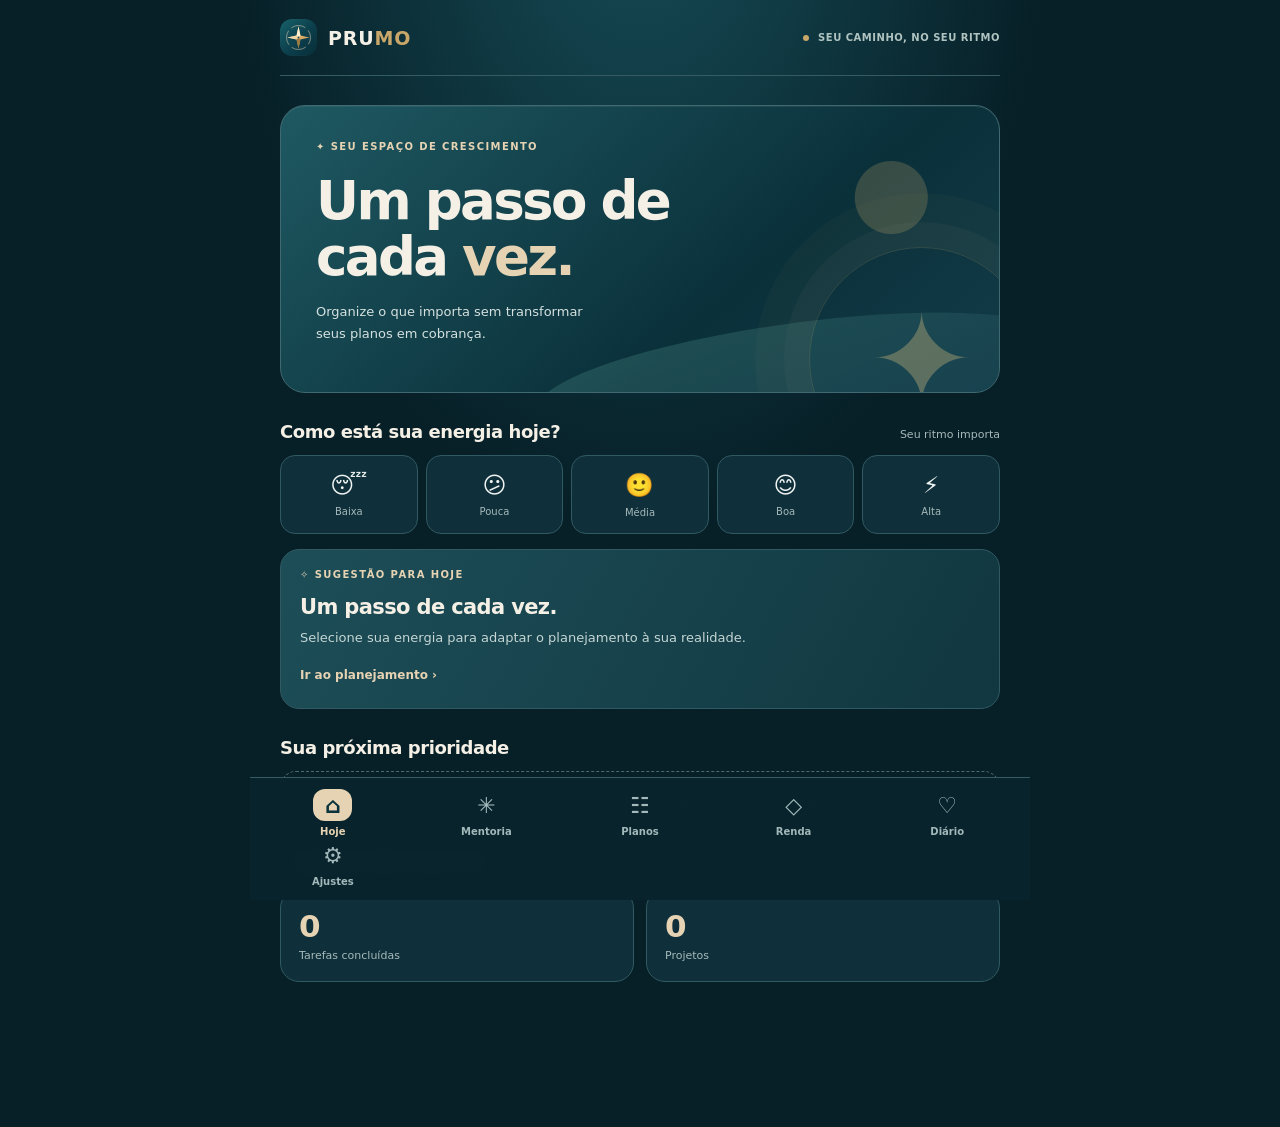
==== index.html @ 1eb5a862 "Cria área Renda Extra com metas, oportunidades e modelos de abordagem no PRUMO" ====
<!doctype html>
<html lang="pt-BR">
<head>
<meta charset="utf-8"><meta name="viewport" content="width=device-width,initial-scale=1,viewport-fit=cover">
<meta name="theme-color" content="#071F27">
<meta name="description" content="PRUMO — mentoria e planejamento pessoal e profissional.">
<link rel="manifest" href="./manifest.webmanifest?v=20261110j"><link rel="icon" href="./icon.svg?v=20261110j" type="image/svg+xml">
<title>PRUMO · Encontre seu caminho, no seu ritmo</title>
<link rel="stylesheet" href="./styles.css?v=20261110j">
</head>
<body>
<div class="app">
<header class="top"><div class="logo"><span class="brandmark"><img src="./icon.svg?v=20261110j" alt=""></span><span>PRU<b>MO</b></span></div><span class="status"><i></i> SEU CAMINHO, NO SEU RITMO</span></header>
<main>
<section id="page-hoje" class="page">
  <div class="hero"><div class="eyebrow">✦ SEU ESPAÇO DE CRESCIMENTO</div><h1>Um passo de cada <em>vez.</em></h1><p>Organize o que importa sem transformar seus planos em cobrança.</p><span class="hero-orbit">✦</span></div>
  <div class="sectitle"><h2>Como está sua energia hoje?</h2><small>Seu ritmo importa</small></div>
  <div class="energy" id="energy-buttons"><button data-energy="1">😴<small>Baixa</small></button><button data-energy="2">😕<small>Pouca</small></button><button data-energy="3">🙂<small>Média</small></button><button data-energy="4">😊<small>Boa</small></button><button data-energy="5">⚡<small>Alta</small></button></div>
  <article class="card suggestion"><div class="eyebrow">✧ SUGESTÃO PARA HOJE</div><h3 id="daily-title">Um objetivo possível.</h3><p id="daily-text">Escolha sua energia para receber uma sugestão compatível com seu dia.</p><button class="textlink" data-go="planos">Ir ao planejamento ›</button></article>
  <div class="sectitle"><h2>Sua próxima prioridade</h2></div><div id="today-priority" class="empty">Nenhuma tarefa pendente. Que tal definir um passo simples?</div>
  <div class="formrow"><button type="button" class="textlink" data-go="renda">◇ Organizar minha renda extra ›</button></div>
  <div class="stats"><div class="card"><strong id="done-count">0</strong><small>Tarefas concluídas</small></div><div class="card"><strong id="project-count">0</strong><small>Projetos</small></div></div>
</section>
<section id="page-mentoria" class="page" hidden>
  <div class="pagehead"><div class="eyebrow">✦ SEU ESPAÇO DE REFLEXÃO</div><h1>Mentoria</h1><p>Converse sobre carreira, escolhas, rotina e projetos.</p></div>
  <div class="notice" id="ai-mode">● Modo guiado ativo — respostas locais, ainda sem IA generativa.</div>
  <div class="quick"><button data-prompt="Estou sobrecarregada. Como reorganizar meu dia?">♡ Estou sobrecarregada</button><button data-prompt="Quero avançar na minha carreira. Por onde começo?">↗ Minha carreira</button><button data-prompt="Tenho muitos projetos e preciso escolher uma prioridade.">✳ Meus projetos</button><button data-prompt="Sinto que estou atrasada na vida.">☀ Autocobrança</button></div>
  <div class="chat" id="chat-list" aria-live="polite"></div>
  <form id="chat-form" class="composer"><textarea id="chat-input" rows="2" maxlength="4000" placeholder="O que você gostaria de conversar?" required></textarea><button type="submit" aria-label="Enviar">➤</button></form>
  <p class="hint">O PRUMO é uma ferramenta de apoio, não substitui acompanhamento de saúde mental nem decide por você.</p>
</section>
<section id="page-planos" class="page" hidden>
  <div class="pagehead"><div class="eyebrow">✦ TRANSFORME PLANOS EM AÇÃO</div><h1>Planejamento</h1><p>Menos dispersão, mais passos sustentáveis.</p></div>
  <div class="sectitle"><h2>Suas tarefas</h2></div>
  <form id="task-form" class="card formcard"><label for="task-name">Nova tarefa</label><input id="task-name" maxlength="140" placeholder="Ex.: revisar a proposta da consultoria" required><div class="formrow"><select id="task-category"><option>Pessoal</option><option>Profissional</option><option>Estudos</option><option>Projetos</option></select><button type="submit" class="primary">Adicionar</button></div></form>
  <div id="task-list" class="stack"></div>
  <div class="sectitle"><h2>Seus projetos</h2></div>
  <form id="project-form" class="card formcard"><label for="project-name">Novo projeto ou objetivo</label><input id="project-name" maxlength="140" placeholder="Ex.: consultoria de atendimento" required><div class="formrow"><input id="project-next" maxlength="180" placeholder="Próximo passo (opcional)"><button type="submit" class="primary">Criar</button></div></form>
  <div id="project-list" class="stack"></div>
</section>

<section id="page-renda" class="page" hidden>
  <div class="pagehead"><div class="eyebrow">✦ CONSTRUA SUA RENDA EXTRA NO SEU RITMO</div><h1>Renda extra</h1><p>Organize oportunidades, clientes, propostas e pagamentos sem depender de IA paga. Um contato de cada vez.</p></div>
  <div class="income-summary" aria-label="Resumo da renda extra">
    <div class="card income-stat"><small>Recebido</small><strong id="income-received">R$ 0</strong></div>
    <div class="card income-stat"><small>A receber</small><strong id="income-pending">R$ 0</strong></div>
    <div class="card income-stat"><small>Em negociação</small><strong id="income-potential">R$ 0</strong></div>
  </div>
  <form id="income-settings-form" class="card formcard">
    <h2>Sua meta e seu tempo</h2>
    <p class="muted">Os valores são somas dos registros que você incluir, não previsões garantidas.</p>
    <div class="income-two-col">
      <div><label for="income-goal">Meta de recebimentos (R$)</label><input id="income-goal" type="number" min="0" max="1000000" step="0.01" inputmode="decimal" value="1000"></div>
      <div><label for="income-hours">Horas disponíveis por semana</label><input id="income-hours" type="number" min="0.5" max="40" step="0.5" inputmode="decimal" value="2"></div>
    </div>
    <div class="income-progress" role="progressbar" aria-label="Progresso da meta de recebimentos" aria-valuemin="0" aria-valuemax="100" aria-valuenow="0" id="income-progress"><span id="income-progress-fill"></span></div>
    <p class="income-subtle" id="income-progress-label">R$ 0 recebidos da meta de R$ 1.000.</p>
    <div class="formrow"><small id="income-time-info">Até 2 horas por semana.</small><button type="submit" class="primary">Salvar meta</button></div>
  </form>
  <article class="card suggestion income-weekly">
    <div class="eyebrow">✧ PRÓXIMO PASSO POSSÍVEL</div>
    <h3 id="income-action-title">Comece com uma oportunidade.</h3>
    <p id="income-action-text">Cadastre um contato de consultoria, escrita ou viagens esportivas e defina uma ação pequena.</p>
  </article>
  <div class="sectitle"><h2>Suas oportunidades</h2></div>
  <form id="income-form" class="card formcard">
    <h2 id="income-form-title">Nova oportunidade</h2>
    <div class="income-two-col">
      <div><label for="income-service">Tipo de serviço</label><select id="income-service"><option>Consultoria em atendimento</option><option>Escrita freelancer</option><option>Viagens esportivas</option><option>Outro serviço</option></select></div>
      <div><label for="income-client">Cliente ou contato</label><input id="income-client" maxlength="100" placeholder="Ex.: Loja da região" required></div>
    </div>
    <label for="income-title">O que você vai oferecer?</label><input id="income-title" maxlength="150" placeholder="Ex.: Diagnóstico de atendimento de 1 hora" required>
    <div class="income-two-col">
      <div><label for="income-value">Valor proposto (R$)</label><input id="income-value" type="number" min="0" max="1000000" step="0.01" inputmode="decimal" placeholder="200,00" required></div>
      <div><label for="income-stage">Etapa</label><select id="income-stage"><option value="Contato">Primeiro contato</option><option value="Proposta">Proposta enviada</option><option value="Fechado">Serviço fechado</option><option value="Entregue">Serviço entregue</option><option value="Recebido">Pagamento recebido</option><option value="Perdido">Não avançou</option></select></div>
    </div>
    <label for="income-next">Próximo passo prático</label><input id="income-next" maxlength="180" placeholder="Ex.: mandar apresentação por WhatsApp">
    <div class="income-two-col">
      <div><label for="income-date">Data da próxima ação (opcional)</label><input id="income-date" type="date"></div>
      <div><label for="income-minutes">Tempo estimado da ação (min)</label><input id="income-minutes" type="number" min="5" max="1200" step="5" inputmode="numeric" value="25"></div>
    </div>
    <div class="formrow wrap"><button type="submit" class="primary" id="income-save">Salvar oportunidade</button><button type="button" class="secondary" id="income-cancel" hidden>Cancelar edição</button></div>
  </form>
  <div class="formrow income-filter-row"><label for="income-filter">Filtrar oportunidades</label><select id="income-filter"><option value="Todas">Todas</option><option value="Contato">Primeiro contato</option><option value="Proposta">Propostas enviadas</option><option value="Fechado">Fechadas</option><option value="Entregue">Entregues</option><option value="Recebido">Recebidas</option><option value="Perdido">Não avançaram</option></select></div>
  <div id="income-list" class="stack" aria-live="polite"></div>
  <div class="sectitle"><h2>Mensagem pronta para abordar clientes</h2></div>
  <div class="card formcard">
    <label for="income-template">Modelo de apresentação — adapte ao seu serviço</label>
    <select id="income-template"><option value="consultoria">Consultoria em atendimento</option><option value="escrita">Escrita freelancer</option><option value="viagem">Viagens esportivas</option></select>
    <textarea id="income-message" rows="7" readonly aria-label="Mensagem modelo para copiar"></textarea>
    <div class="formrow wrap"><small>Personalize a mensagem antes de enviar.</small><button id="income-copy" class="secondary" type="button">Copiar mensagem</button></div>
  </div>
  <p class="hint">Privacidade: oportunidades e valores ficam salvos neste navegador e nos seus backups, sem sincronização ou criptografia específica. Use apelidos ou iniciais dos clientes e não registre informações confidenciais.</p>
</section>
<section id="page-diario" class="page" hidden>
  <div class="pagehead"><div class="eyebrow">✦ RECONHEÇA SUA JORNADA</div><h1>Diário</h1><p>Registre sentimentos, percepções e pequenas conquistas.</p></div>
  <form id="journal-form" class="card formcard"><label for="journal-text">Como você está se sentindo?</label><textarea id="journal-text" rows="5" maxlength="6000" placeholder="Escreva sem se cobrar por uma resposta perfeita..." required></textarea><div class="formrow"><small>Seus registros ficam neste navegador.</small><button type="submit" class="primary">Salvar reflexão</button></div></form>
  <div class="sectitle"><h2>Suas reflexões</h2></div><div id="journal-list" class="stack"></div>
</section>
<section id="page-ajustes" class="page" hidden>
  <div class="pagehead"><div class="eyebrow">✦ VOCÊ NO CONTROLE</div><h1>Ajustes</h1><p>Privacidade, backup e conexão futura com IA generativa.</p></div>
  <div class="card formcard"><h2>Inteligência artificial</h2><p id="api-status" class="muted">Sem conexão com IA generativa.</p><p class="hint">A chave secreta da OpenAI nunca deve ser colocada neste site público. Use um servidor seguro.</p><div id="login-panel" hidden><label for="user-email">E-mail de acesso</label><input type="email" id="user-email" autocomplete="username" placeholder="seu@email.com"><div id="login-password-field"><label for="user-password">Senha</label><input type="password" id="user-password" autocomplete="current-password" placeholder="Sua senha"></div><div id="login-controls"><div class="formrow"><button id="login-btn" type="button" class="primary">Entrar</button><button id="logout-btn" type="button" class="secondary">Sair</button></div><div class="formrow"><button id="forgot-password-btn" type="button" class="secondary">Esqueci minha senha</button><button id="set-password-btn" type="button" class="secondary" hidden>Definir nova senha</button></div></div><div id="password-reset-panel" hidden><p class="muted">Link de recuperação confirmado. Crie uma senha nova para sua conta do PRUMO.</p><label for="new-password">Nova senha</label><input id="new-password" type="password" autocomplete="new-password" minlength="12" placeholder="Pelo menos 12 caracteres"><label for="confirm-password">Confirme a nova senha</label><input id="confirm-password" type="password" autocomplete="new-password" minlength="12" placeholder="Repita a nova senha"><div class="formrow wrap"><button id="change-password-btn" type="button" class="primary">Salvar nova senha</button><button id="cancel-password-btn" type="button" class="secondary">Cancelar</button></div></div><p id="login-message" class="hint" role="status"></p></div></div>
  <div class="card formcard"><h2>Dados e privacidade</h2><p class="muted">Tarefas, diário e histórico são guardados no armazenamento local deste navegador. Não estão sincronizados nem têm criptografia específica do aplicativo.</p><div class="formrow wrap"><button id="export-btn" type="button" class="secondary">Exportar backup</button><button id="import-btn" type="button" class="secondary">Importar backup</button><input id="import-file" type="file" accept="application/json,.json" hidden></div><div class="formrow wrap"><button id="clear-chat" type="button" class="secondary">Limpar conversa</button><button id="clear-data" type="button" class="danger">Apagar dados locais</button></div></div>
  <p class="hint">Versão web inicial · PRUMO. Use somente dados pessoais de teste até configurar uma solução segura de armazenamento.</p>
</section>
</main>
<nav class="bottom" aria-label="Navegação principal"><button data-tab="hoje" class="active"><span>⌂</span>Hoje</button><button data-tab="mentoria"><span>✳</span>Mentoria</button><button data-tab="planos"><span>☷</span>Planos</button><button data-tab="renda"><span>◇</span>Renda</button><button data-tab="diario"><span>♡</span>Diário</button><button data-tab="ajustes"><span>⚙</span>Ajustes</button></nav>
</div><div id="toast" role="status" aria-live="polite"></div>
<script src="./config.js?v=20261110j"></script><script src="./app.js?v=20261110j" defer></script>
</body></html>
---- styles.css ----
:root{font-family:Inter,system-ui,-apple-system,"Segoe UI",sans-serif;color:#F5F0E6;background:#071F27;font-synthesis:none;color-scheme:dark;--bg:#071F27;--surface:#0F303A;--card:#143C45;--line:#315962;--mint:#E6D3B3;--muted:#A6B9BA}*{box-sizing:border-box}body{margin:0;background:var(--bg);min-height:100vh}button,input,textarea,select{font:inherit}button{cursor:pointer}button:focus-visible,input:focus-visible,textarea:focus-visible,select:focus-visible{outline:2px solid var(--mint);outline-offset:3px}button:disabled{opacity:.55;cursor:default}h1,h2,h3,p{margin-top:0}.app{max-width:780px;margin:auto;padding:0 20px 120px}.top{min-height:76px;display:flex;align-items:center;justify-content:space-between;border-bottom:1px solid #31545D;gap:15px}.logo{display:flex;align-items:center;gap:11px;font-weight:850;font-size:19px;letter-spacing:.045em}.logo b{color:var(--mint)}.brandmark{display:grid;place-items:center;height:37px;width:37px;border-radius:13px;background:var(--mint);color:#102D35;font-size:27px}.status{font-size:10px;letter-spacing:.05em;color:#AFC3C0;font-weight:700}.status i{display:inline-block;width:6px;height:6px;margin-right:5px;border-radius:50%;background:var(--mint)}.page{padding-top:29px}.page[hidden]{display:none}.hero{position:relative;overflow:hidden;min-height:245px;padding:30px 23px 28px;background:linear-gradient(130deg,#154650,#0E333D 68%,#28616B);border:1px solid #406971;border-radius:25px}.hero h1{position:relative;z-index:1;font-size:clamp(37px,8vw,53px);letter-spacing:-.05em;line-height:1.06;max-width:430px;margin:21px 0 16px}.hero h1 em{font-style:normal;color:var(--mint)}.hero p{position:relative;z-index:1;max-width:285px;font-size:13px;line-height:1.65;color:#D5E1DF}.hero-orbit{position:absolute;right:-35px;bottom:-80px;height:225px;width:225px;border-radius:50%;display:grid;place-items:center;border:1px solid #C9A76A66;box-shadow:0 0 0 25px #E6D3B313,0 0 0 54px #C9A76A12;color:#E8C784A8;font-size:125px}.eyebrow{font-size:10px;letter-spacing:.14em;font-weight:800;color:var(--mint)}.sectitle{display:flex;align-items:baseline;justify-content:space-between;gap:12px;margin:28px 0 13px}.sectitle h2{font-size:18px;letter-spacing:-.025em;margin:0}.sectitle small{font-size:11px;color:var(--muted)}.energy{display:grid;grid-template-columns:repeat(5,1fr);gap:8px}.energy button{background:var(--surface);border:1px solid var(--line);border-radius:15px;color:#EFF3F1;font-size:23px;min-height:79px;display:flex;align-items:center;justify-content:center;flex-direction:column;gap:8px}.energy button small{font-size:10px;color:var(--muted)}.energy button.selected{background:#2A5960;border-color:var(--mint)}.energy button.selected small{color:white}.card{border:1px solid var(--line);border-radius:19px;background:var(--surface)}.suggestion{padding:19px 19px 20px;background:linear-gradient(120deg,#1D4E58,#113740);margin-top:15px}.suggestion h3{font-size:21px;letter-spacing:-.03em;margin:15px 0 8px}.suggestion p{font-size:13px;line-height:1.7;color:#C5D6D4}.textlink{background:none;border:0;color:var(--mint);font-weight:800;font-size:12px;padding:6px 0}.empty{border:1px dashed #4A6B74;color:#BFCFCD;border-radius:16px;padding:21px;text-align:center;font-size:13px;line-height:1.6}.stats{display:grid;grid-template-columns:1fr 1fr;gap:12px;margin:15px 0}.stats .card{padding:18px}.stats strong{display:block;color:var(--mint);font-size:31px}.stats small{font-size:11px;color:var(--muted)}.pagehead h1{font-size:clamp(31px,8vw,43px);letter-spacing:-.05em;margin:9px 0 5px}.pagehead p{color:var(--muted);font-size:13px;line-height:1.6;margin:0 0 20px}.notice{background:#234A52;border:1px solid #8B795C;border-radius:13px;padding:13px 14px;color:#F3E1C5;font-size:12px;line-height:1.55}.quick{display:grid;grid-template-columns:1fr 1fr;gap:8px;margin:15px 0}.quick button{text-align:left;border-radius:14px;padding:14px 12px;background:var(--surface);color:#EDF4F0;border:1px solid var(--line);font-size:12px;font-weight:700;line-height:1.5}.chat{min-height:230px;max-height:46vh;overflow-y:auto;display:flex;flex-direction:column;gap:12px;padding:15px;border:1px solid var(--line);border-radius:18px;background:#092A33}.message{border-radius:15px;padding:11px 13px;max-width:92%;white-space:pre-wrap;overflow-wrap:anywhere;font-size:13px;line-height:1.65}.message.assistant{align-self:flex-start;background:#1E4650;border:1px solid #3A646D;border-bottom-left-radius:3px}.message.user{align-self:flex-end;background:#E6D3B3;color:#153640;border-bottom-right-radius:3px}.message small{display:block;text-transform:uppercase;letter-spacing:.07em;opacity:.72;font-size:9px;font-weight:800;margin-bottom:5px}.composer{display:flex;gap:9px;align-items:end;margin:12px 0 8px}.composer textarea{flex:1;max-height:130px;min-height:50px}.composer button{width:50px;height:50px;flex:0 0 50px;border:0;border-radius:14px;background:var(--mint);color:#102A32;font-size:23px}.hint{font-size:11px;color:#A6B9BA;line-height:1.6}input,textarea,select{display:block;width:100%;color:#F3F5F1;background:#092A33;border:1px solid #446F77;border-radius:12px;padding:12px 13px;font-size:13px}textarea{resize:vertical}label{display:block;font-size:12px;font-weight:750;margin-bottom:9px}.formcard{padding:18px;margin-bottom:13px}.formcard h2{font-size:17px;margin:0 0 11px}.formcard label:not(:first-child){margin-top:13px}.formrow{display:flex;align-items:center;gap:9px;justify-content:space-between;margin-top:12px}.formrow select{max-width:60%}.formrow input{min-width:0;flex:1}.formrow small{font-size:11px;color:var(--muted);line-height:1.5}.wrap{flex-wrap:wrap;justify-content:flex-start}.primary,.secondary,.danger{border:1px solid transparent;border-radius:12px;padding:12px 16px;font-weight:800;font-size:12px;white-space:nowrap}.primary{background:var(--mint);color:#102F38}.secondary{background:#244D55;color:#F6F1E7;border-color:#5B7E82}.danger{background:#532E32;border-color:#A36B67;color:#FFE4D9}.stack{display:flex;flex-direction:column;gap:10px}.item{display:flex;align-items:start;gap:11px;padding:15px}.item .body{flex:1;min-width:0}.item strong{display:block;font-size:13px;line-height:1.55;overflow-wrap:anywhere}.item small{display:block;margin-top:5px;color:var(--muted);font-size:11px;line-height:1.5}.item.done strong{text-decoration:line-through;color:#8EA8AB}.check{background:transparent;color:var(--mint);border:2px solid #678B90;border-radius:7px;min-width:24px;height:24px}.delete{border:0;background:none;color:#E2B8A4;padding:3px 5px;font-size:18px}.muted{color:var(--muted);font-size:12px;line-height:1.7}.journal-text{white-space:pre-wrap;overflow-wrap:anywhere;font-size:13px;line-height:1.7;margin:8px 0 0}.bottom{position:fixed;bottom:0;left:50%;transform:translateX(-50%);background:#09242CF5;backdrop-filter:blur(12px);border-top:1px solid #365B64;max-width:780px;width:100%;display:grid;grid-template-columns:repeat(5,1fr);padding:10px 6px calc(12px + env(safe-area-inset-bottom));z-index:9}.bottom button{border:0;background:none;color:#A2B8BB;display:flex;align-items:center;flex-direction:column;gap:5px;font-weight:650;font-size:10px}.bottom button span{font-size:22px;display:grid;place-items:center;border-radius:12px;width:39px;height:32px}.bottom button.active{color:var(--mint)}.bottom button.active span{background:var(--mint);color:#102D35}#toast{position:fixed;bottom:110px;left:50%;transform:translateX(-50%);background:var(--mint);color:#102F38;padding:11px 15px;border-radius:13px;z-index:30;font-weight:800;font-size:12px;display:none;box-shadow:0 8px 30px #0006;max-width:85%;text-align:center}@media(min-width:650px){.app{padding:0 30px 130px}.hero{padding:35px;min-height:260px}}@media(max-width:370px){.app{padding-left:12px;padding-right:12px}.status{font-size:8px}.energy{gap:4px}.energy button{font-size:20px;min-height:73px}.energy button small{font-size:9px}.formrow{flex-wrap:wrap}}@media(prefers-reduced-motion:reduce){*{scroll-behavior:auto!important;transition:none!important;animation:none!important}}
/* PRUMO — identidade 02: azul-petróleo, areia e dourado suave. */
:root{--gold:#C9A76A;--sand:#E6D3B3;--sage:#4F7C72}
body{background:radial-gradient(ellipse at 50% -160px,#174E59 0%,var(--bg) 46%);background-attachment:fixed}
.top{border-bottom-color:#355C63}
.brandmark{background:transparent;color:var(--sand);border-radius:12px;overflow:hidden}
.brandmark img{display:block;width:37px;height:37px;object-fit:contain}
.logo b{color:var(--gold)}.status i{background:var(--gold)}
.hero{background:radial-gradient(circle at 85% 32%,#D4AF6D39 0 36px,transparent 37px),linear-gradient(139deg,#1F5962,#0A303A 64%,#133C49);box-shadow:inset 0 1px 0 #A6B9AD1A}
.hero::after{content:"";position:absolute;inset:auto -10% -42px 35%;height:112px;border-radius:60% 45% 0 0;background:linear-gradient(160deg,#3B777377,#153F4F80);transform:rotate(-6deg);pointer-events:none}
.hero-orbit{opacity:.5;z-index:1}.hero h1,.hero p,.hero .eyebrow{position:relative;z-index:2}
.primary,.composer button,.bottom button.active span{background:var(--sand);color:#0B333C}
.primary:hover,.composer button:hover{background:#F0DEBF}
.secondary:hover,.quick button:hover{border-color:var(--gold)}
@media(prefers-reduced-motion:no-preference){.card,.energy button,.primary,.secondary{transition:border-color .18s ease,background-color .18s ease}}
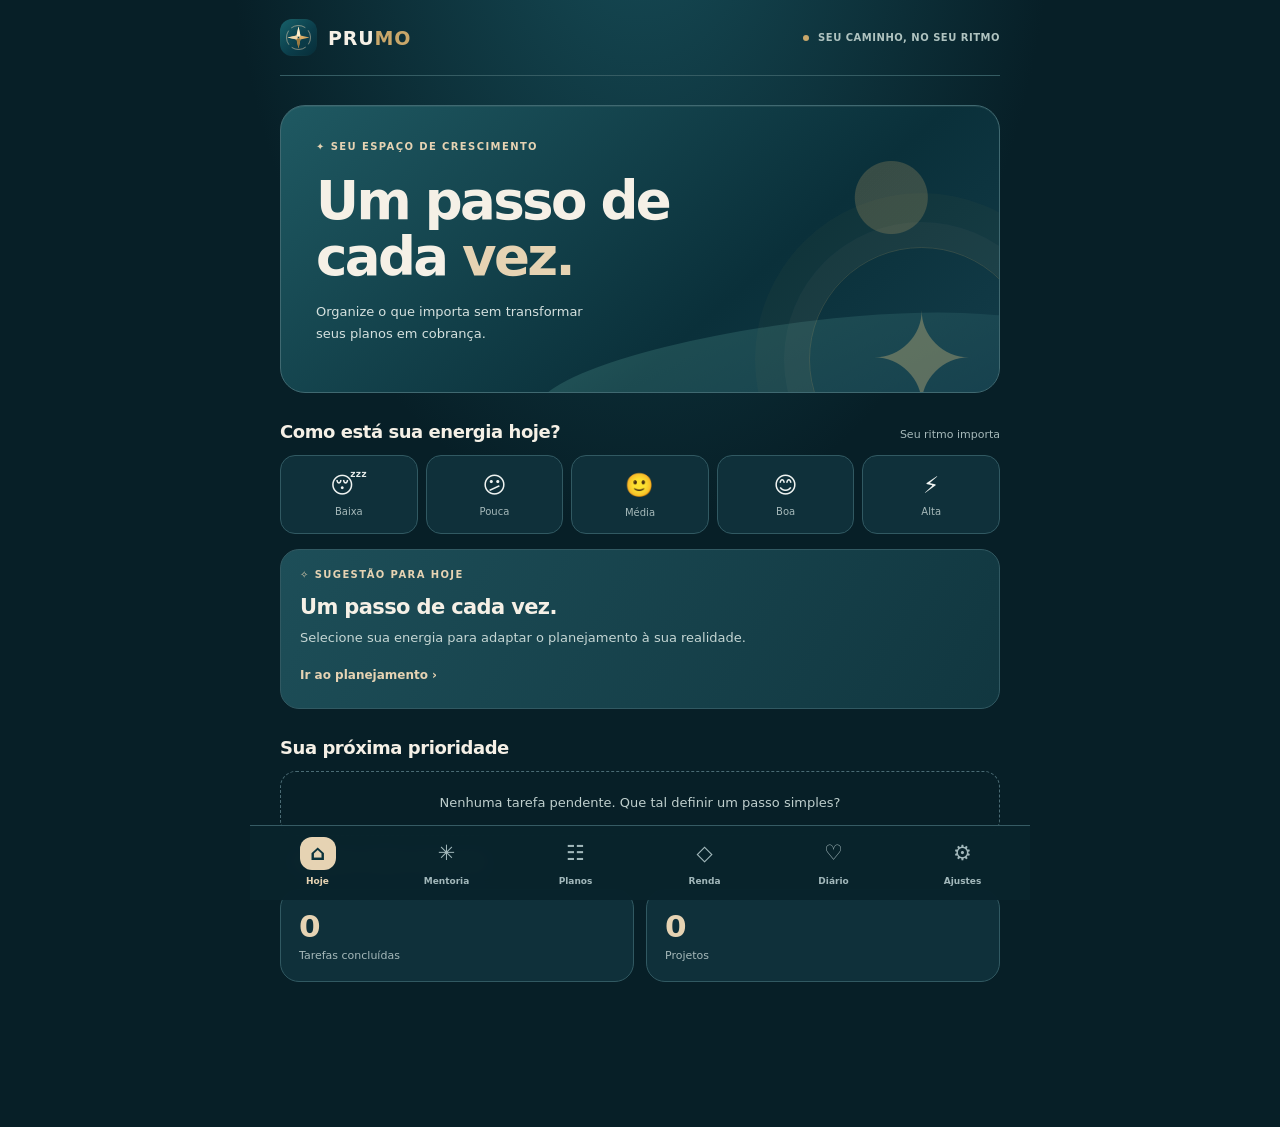
==== commit d7974532: "Inclui lista de prospecção pesquisada e etapa Mapeado na aba Renda" ====
--- a/index.html
+++ b/index.html
@@ -4,13 +4,13 @@
 <meta charset="utf-8"><meta name="viewport" content="width=device-width,initial-scale=1,viewport-fit=cover">
 <meta name="theme-color" content="#071F27">
 <meta name="description" content="PRUMO — mentoria e planejamento pessoal e profissional.">
-<link rel="manifest" href="./manifest.webmanifest?v=20261110j"><link rel="icon" href="./icon.svg?v=20261110j" type="image/svg+xml">
+<link rel="manifest" href="./manifest.webmanifest?v=20261112a"><link rel="icon" href="./icon.svg?v=20261112a" type="image/svg+xml">
 <title>PRUMO · Encontre seu caminho, no seu ritmo</title>
-<link rel="stylesheet" href="./styles.css?v=20261110j">
+<link rel="stylesheet" href="./styles.css?v=20261112a">
 </head>
 <body>
 <div class="app">
-<header class="top"><div class="logo"><span class="brandmark"><img src="./icon.svg?v=20261110j" alt=""></span><span>PRU<b>MO</b></span></div><span class="status"><i></i> SEU CAMINHO, NO SEU RITMO</span></header>
+<header class="top"><div class="logo"><span class="brandmark"><img src="./icon.svg?v=20261112a" alt=""></span><span>PRU<b>MO</b></span></div><span class="status"><i></i> SEU CAMINHO, NO SEU RITMO</span></header>
 <main>
 <section id="page-hoje" class="page">
   <div class="hero"><div class="eyebrow">✦ SEU ESPAÇO DE CRESCIMENTO</div><h1>Um passo de cada <em>vez.</em></h1><p>Organize o que importa sem transformar seus planos em cobrança.</p><span class="hero-orbit">✦</span></div>
@@ -62,7 +62,15 @@
     <h3 id="income-action-title">Comece com uma oportunidade.</h3>
     <p id="income-action-text">Cadastre um contato de consultoria, escrita ou viagens esportivas e defina uma ação pequena.</p>
   </article>
-  <div class="sectitle"><h2>Suas oportunidades</h2></div>
+  <section class="card formcard income-research" aria-labelledby="income-research-title">
+  <div class="eyebrow">✧ CONTATOS PARA PESQUISAR</div>
+  <h2 id="income-research-title">Seis negócios para sua primeira prospecção</h2>
+  <p class="muted">São empresas reais localizadas em Guarulhos e na Zona Norte de São Paulo. Não demonstraram interesse na sua consultoria; confirme os canais comerciais antes de abordar.</p>
+  <div id="income-prospect-list" class="income-prospect-list"></div>
+  <div class="formrow wrap"><button type="button" class="primary" id="income-import-prospects">Adicionar os 6 ao funil</button></div>
+  <p class="hint" id="income-prospect-status" role="status">Ao adicionar, elas entram como “Mapeado”, com valor R$ 0, sem contar como propostas ou vendas.</p>
+</section>
+<div class="sectitle"><h2>Suas oportunidades</h2></div>
   <form id="income-form" class="card formcard">
     <h2 id="income-form-title">Nova oportunidade</h2>
     <div class="income-two-col">
@@ -72,7 +80,7 @@
     <label for="income-title">O que você vai oferecer?</label><input id="income-title" maxlength="150" placeholder="Ex.: Diagnóstico de atendimento de 1 hora" required>
     <div class="income-two-col">
       <div><label for="income-value">Valor proposto (R$)</label><input id="income-value" type="number" min="0" max="1000000" step="0.01" inputmode="decimal" placeholder="200,00" required></div>
-      <div><label for="income-stage">Etapa</label><select id="income-stage"><option value="Contato">Primeiro contato</option><option value="Proposta">Proposta enviada</option><option value="Fechado">Serviço fechado</option><option value="Entregue">Serviço entregue</option><option value="Recebido">Pagamento recebido</option><option value="Perdido">Não avançou</option></select></div>
+      <div><label for="income-stage">Etapa</label><select id="income-stage"><option value="Mapeado">Mapeado — ainda sem contato</option><option value="Contato">Primeiro contato</option><option value="Proposta">Proposta enviada</option><option value="Fechado">Serviço fechado</option><option value="Entregue">Serviço entregue</option><option value="Recebido">Pagamento recebido</option><option value="Perdido">Não avançou</option></select></div>
     </div>
     <label for="income-next">Próximo passo prático</label><input id="income-next" maxlength="180" placeholder="Ex.: mandar apresentação por WhatsApp">
     <div class="income-two-col">
@@ -81,7 +89,7 @@
     </div>
     <div class="formrow wrap"><button type="submit" class="primary" id="income-save">Salvar oportunidade</button><button type="button" class="secondary" id="income-cancel" hidden>Cancelar edição</button></div>
   </form>
-  <div class="formrow income-filter-row"><label for="income-filter">Filtrar oportunidades</label><select id="income-filter"><option value="Todas">Todas</option><option value="Contato">Primeiro contato</option><option value="Proposta">Propostas enviadas</option><option value="Fechado">Fechadas</option><option value="Entregue">Entregues</option><option value="Recebido">Recebidas</option><option value="Perdido">Não avançaram</option></select></div>
+  <div class="formrow income-filter-row"><label for="income-filter">Filtrar oportunidades</label><select id="income-filter"><option value="Todas">Todas</option><option value="Mapeado">Mapeados</option><option value="Contato">Primeiro contato</option><option value="Proposta">Propostas enviadas</option><option value="Fechado">Fechadas</option><option value="Entregue">Entregues</option><option value="Recebido">Recebidas</option><option value="Perdido">Não avançaram</option></select></div>
   <div id="income-list" class="stack" aria-live="polite"></div>
   <div class="sectitle"><h2>Mensagem pronta para abordar clientes</h2></div>
   <div class="card formcard">
@@ -106,5 +114,5 @@
 </main>
 <nav class="bottom" aria-label="Navegação principal"><button data-tab="hoje" class="active"><span>⌂</span>Hoje</button><button data-tab="mentoria"><span>✳</span>Mentoria</button><button data-tab="planos"><span>☷</span>Planos</button><button data-tab="renda"><span>◇</span>Renda</button><button data-tab="diario"><span>♡</span>Diário</button><button data-tab="ajustes"><span>⚙</span>Ajustes</button></nav>
 </div><div id="toast" role="status" aria-live="polite"></div>
-<script src="./config.js?v=20261110j"></script><script src="./app.js?v=20261110j" defer></script>
+<script src="./config.js?v=20261112a"></script><script src="./app.js?v=20261112a" defer></script>
 </body></html>
--- a/styles.css
+++ b/styles.css
@@ -13,3 +13,45 @@
 .primary:hover,.composer button:hover{background:#F0DEBF}
 .secondary:hover,.quick button:hover{border-color:var(--gold)}
 @media(prefers-reduced-motion:no-preference){.card,.energy button,.primary,.secondary{transition:border-color .18s ease,background-color .18s ease}}
+
+/* PRUMO · Renda extra — controles locais e responsivos. */
+.bottom{grid-template-columns:repeat(6,minmax(0,1fr));padding-left:3px;padding-right:3px}
+.bottom button{min-width:0;font-size:9px;line-height:1.35}
+.bottom button span{font-size:21px;width:36px;height:33px}
+.income-summary{display:grid;grid-template-columns:repeat(3,minmax(0,1fr));gap:8px;margin:0 0 16px}
+.income-stat{padding:15px 10px;min-width:0}
+.income-stat small{display:block;color:var(--muted);font-size:11px;line-height:1.5}
+.income-stat strong{display:block;margin-top:7px;color:var(--sand);font-size:clamp(13px,3.7vw,20px);font-weight:850;letter-spacing:-.04em;overflow-wrap:anywhere}
+.income-two-col{display:grid;grid-template-columns:repeat(2,minmax(0,1fr));column-gap:12px;row-gap:14px;margin-bottom:13px}
+.income-two-col>div{min-width:0}
+.income-two-col input,.income-two-col select{min-width:0}
+.income-progress{height:9px;background:#335963;border:1px solid #48737B;border-radius:99px;overflow:hidden;margin-top:16px}
+.income-progress span{display:block;height:100%;width:0;border-radius:99px;background:linear-gradient(90deg,#4F7C72,#C9A76A,#E6D3B3);transition:width .2s ease}
+.income-subtle{font-size:12px;color:var(--muted);line-height:1.65;margin:8px 0}
+.income-weekly{margin-bottom:18px}
+.income-filter-row{margin:17px 0 12px;justify-content:space-between;gap:12px}
+.income-filter-row label{margin:0;flex:1;font-size:12px}
+.income-filter-row select{max-width:60%}
+.income-item{padding:16px 17px}
+.income-item-head{display:flex;align-items:flex-start;gap:10px;justify-content:space-between}
+.income-item-head>div{min-width:0}
+.income-item-head strong{font-size:14px;display:block;overflow-wrap:anywhere}
+.income-item-head small{display:block;font-size:11px;color:var(--muted);line-height:1.5;margin-top:5px}
+.income-item-value{color:var(--sand);white-space:nowrap;font-weight:850!important}
+.income-offer{font-size:13px;line-height:1.6;margin:12px 0;color:#E7ECE9;overflow-wrap:anywhere}
+.income-stage-label{display:block;font-size:11px;color:var(--muted)}
+.income-stage-label select{margin-top:6px}
+.income-next{font-size:12px;line-height:1.65;color:#CCDCD9;margin:12px 0;overflow-wrap:anywhere}
+.income-actions{display:flex;gap:9px;flex-wrap:wrap}
+.income-actions button{padding:9px 14px}
+#income-message{margin-top:12px;line-height:1.6;font-size:13px;background:#092A33}
+#income-copy{margin-left:auto}
+@media(max-width:420px){
+ .income-two-col{grid-template-columns:1fr;gap:3px}
+ .income-two-col>div{margin-bottom:6px}
+ .bottom button{font-size:9px}
+ .bottom button span{width:33px}
+ .income-stat{padding:12px 8px}
+ .income-stat strong{font-size:13px}
+}
+@media(prefers-reduced-motion:reduce){.income-progress span{transition:none}}
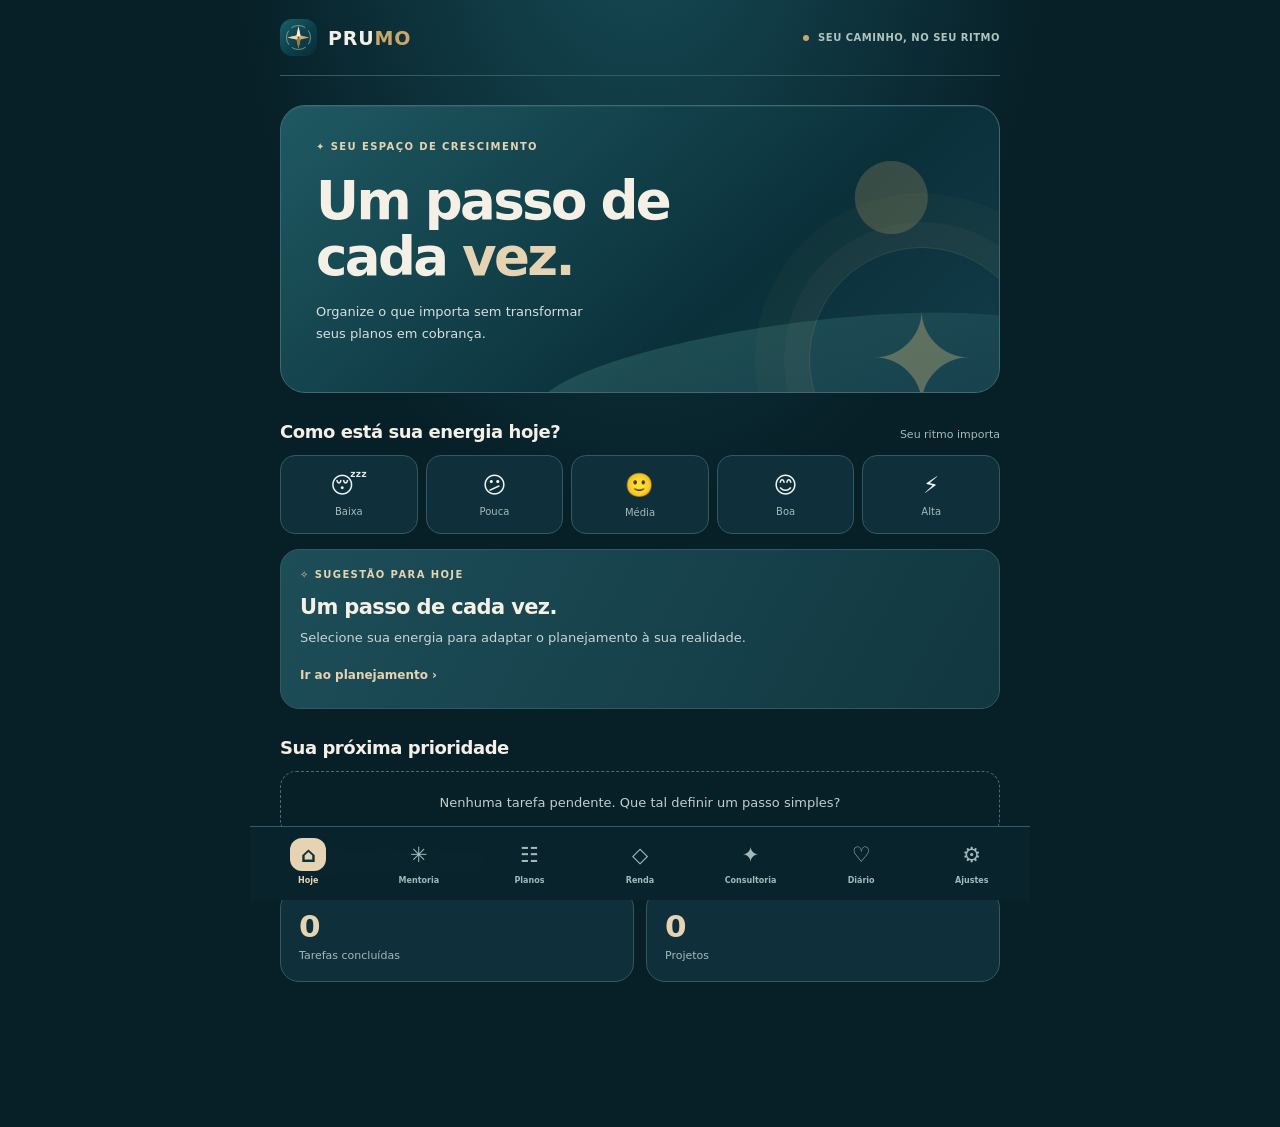
==== commit b3810816: "Integrar França Hospitality Consulting à navegação PRUMO" ====
--- a/index.html
+++ b/index.html
@@ -6,7 +6,7 @@
 <meta name="description" content="PRUMO — mentoria e planejamento pessoal e profissional.">
 <link rel="manifest" href="./manifest.webmanifest?v=20261112a"><link rel="icon" href="./icon.svg?v=20261112a" type="image/svg+xml">
 <title>PRUMO · Encontre seu caminho, no seu ritmo</title>
-<link rel="stylesheet" href="./styles.css?v=20261112a">
+<link rel="stylesheet" href="./styles.css?v=20261112b">
 </head>
 <body>
 <div class="app">
@@ -100,6 +100,18 @@
   </div>
   <p class="hint">Privacidade: oportunidades e valores ficam salvos neste navegador e nos seus backups, sem sincronização ou criptografia específica. Use apelidos ou iniciais dos clientes e não registre informações confidenciais.</p>
 </section>
+<section id="page-consultoria" class="page" hidden>
+<div class="pagehead"><div class="eyebrow">✦ FRANÇA HOSPITALITY CONSULTING</div><h1>Consultoria</h1><p>Transformando hospitalidade em resultados — plano de negócios 2026–2027.</p></div>
+<div class="income-summary"><div class="card income-stat"><small>Meta inicial</small><strong>R$ 1.000</strong></div><div class="card income-stat"><small>Horas por semana</small><strong>2h</strong></div><div class="card income-stat"><small>Plano executado</small><strong id="consult-progress">0%</strong></div></div>
+<article class="card formcard"><div class="eyebrow">✧ POSICIONAMENTO</div><h2>Pessoas no centro. Estratégia na prática.</h2><p>Consultoria boutique em atendimento, reservas, experiência do cliente e melhoria operacional para hotéis, pousadas e pequenas empresas de serviços.</p><p class="muted">Missão: aprimorar processos e experiências, conectando qualidade operacional a resultados comerciais.</p></article>
+<div class="sectitle"><h2>Serviços e valores de referência</h2></div>
+<div class="card formcard"><div id="consult-offers"></div><p class="hint">Valores propostos, sujeitos a validação. Receita não equivale a lucro.</p></div>
+<div class="sectitle"><h2>Plano de ação · 30 dias</h2></div><div id="consult-checklist" class="stack"></div>
+<div class="sectitle"><h2>Estratégia 2026–2027</h2></div><div class="card formcard"><div id="consult-phases"></div></div>
+<div class="sectitle"><h2>Metodologia A.C.O.L.H.E.R.</h2></div><div class="card formcard"><p><strong>A</strong>tenção · <strong>C</strong>lareza · <strong>O</strong>rganização · <strong>L</strong>inguagem adequada · <strong>H</strong>umanização · <strong>E</strong>ficiência · <strong>R</strong>esolução</p><p class="muted">Diagnosticar, priorizar e acompanhar melhorias aplicáveis.</p></div>
+<article class="card formcard"><h2>Prospecção e faturamento</h2><p>Use o funil já existente em Renda extra para cadastrar contatos, propostas, etapas comerciais e recebimentos da consultoria.</p><button type="button" class="primary" data-go="renda">Abrir funil comercial</button></article>
+<p class="hint">O checklist fica salvo neste navegador. Faça backup em Ajustes. Não inclua informações confidenciais de clientes ou da empregadora.</p>
+</section>
 <section id="page-diario" class="page" hidden>
   <div class="pagehead"><div class="eyebrow">✦ RECONHEÇA SUA JORNADA</div><h1>Diário</h1><p>Registre sentimentos, percepções e pequenas conquistas.</p></div>
   <form id="journal-form" class="card formcard"><label for="journal-text">Como você está se sentindo?</label><textarea id="journal-text" rows="5" maxlength="6000" placeholder="Escreva sem se cobrar por uma resposta perfeita..." required></textarea><div class="formrow"><small>Seus registros ficam neste navegador.</small><button type="submit" class="primary">Salvar reflexão</button></div></form>
@@ -112,7 +124,7 @@
   <p class="hint">Versão web inicial · PRUMO. Use somente dados pessoais de teste até configurar uma solução segura de armazenamento.</p>
 </section>
 </main>
-<nav class="bottom" aria-label="Navegação principal"><button data-tab="hoje" class="active"><span>⌂</span>Hoje</button><button data-tab="mentoria"><span>✳</span>Mentoria</button><button data-tab="planos"><span>☷</span>Planos</button><button data-tab="renda"><span>◇</span>Renda</button><button data-tab="diario"><span>♡</span>Diário</button><button data-tab="ajustes"><span>⚙</span>Ajustes</button></nav>
+<nav class="bottom" aria-label="Navegação principal"><button data-tab="hoje" class="active"><span>⌂</span>Hoje</button><button data-tab="mentoria"><span>✳</span>Mentoria</button><button data-tab="planos"><span>☷</span>Planos</button><button data-tab="renda"><span>◇</span>Renda</button><button data-tab="consultoria"><span>✦</span>Consultoria</button><button data-tab="diario"><span>♡</span>Diário</button><button data-tab="ajustes"><span>⚙</span>Ajustes</button></nav>
 </div><div id="toast" role="status" aria-live="polite"></div>
-<script src="./config.js?v=20261112a"></script><script src="./app.js?v=20261112a" defer></script>
+<script src="./config.js?v=20261112a"></script><script src="./app.js?v=20261112b" defer></script><script src="./consultoria.js?v=20261112b" defer></script>
 </body></html>
--- a/styles.css
+++ b/styles.css
@@ -55,3 +55,27 @@
  .income-stat strong{font-size:13px}
 }
 @media(prefers-reduced-motion:reduce){.income-progress span{transition:none}}
+
+/* Prospectos pesquisados: separados de contatos efetivamente iniciados. */
+.income-research{margin:18px 0 18px}
+.income-research h2{margin:9px 0}
+.income-prospect-group{margin-top:13px;padding:12px 0;border-top:1px solid var(--line)}
+.income-prospect-group h3{font-size:13px;color:var(--sand);margin-bottom:10px}
+.income-prospect{display:flex;align-items:center;justify-content:space-between;gap:13px;padding:13px 0;border-bottom:1px solid #31596280}
+.income-prospect:last-child{border-bottom:0}
+.income-prospect-copy{min-width:0;flex:1}
+.income-prospect-copy strong{font-size:13px;line-height:1.45;display:block;overflow-wrap:anywhere}
+.income-prospect-copy small{font-size:11px;color:var(--muted);display:block;margin-top:4px}
+.income-prospect-copy p{margin:7px 0;font-size:12px;line-height:1.55;color:#D7E0E1}
+.income-prospect-copy a{color:var(--sand);font-size:12px;text-underline-offset:3px}
+.income-prospect button{font-size:11px;padding:9px 10px;flex:0 0 auto}
+@media(max-width:380px){.income-prospect{align-items:flex-start;flex-direction:column}.income-prospect button{align-self:flex-end}}
+
+/* Consultoria — plano integrado ao PRUMO */
+.bottom{grid-template-columns:repeat(7,minmax(0,1fr))}
+.bottom button{font-size:8px}
+.consult-line{display:flex;justify-content:space-between;align-items:flex-start;gap:12px;padding:12px 0;border-bottom:1px solid var(--line)}
+.consult-line:last-child{border-bottom:0}
+.consult-line span{min-width:0}.consult-line strong{display:block;font-size:13px}.consult-line small{display:block;color:var(--muted);font-size:11px;line-height:1.6;margin-top:4px}.consult-line b{color:var(--sand);white-space:nowrap;font-size:13px}
+.consult-task{display:flex;align-items:center;gap:13px;cursor:pointer;font-size:13px;line-height:1.5;padding:14px}.consult-task input{width:18px;height:18px;flex:0 0 auto;accent-color:#C9A76A}.consult-task:has(input:checked) span{text-decoration:line-through;color:var(--muted)}
+@media(max-width:420px){.bottom button{font-size:7px}.bottom button span{width:29px;font-size:18px}}
